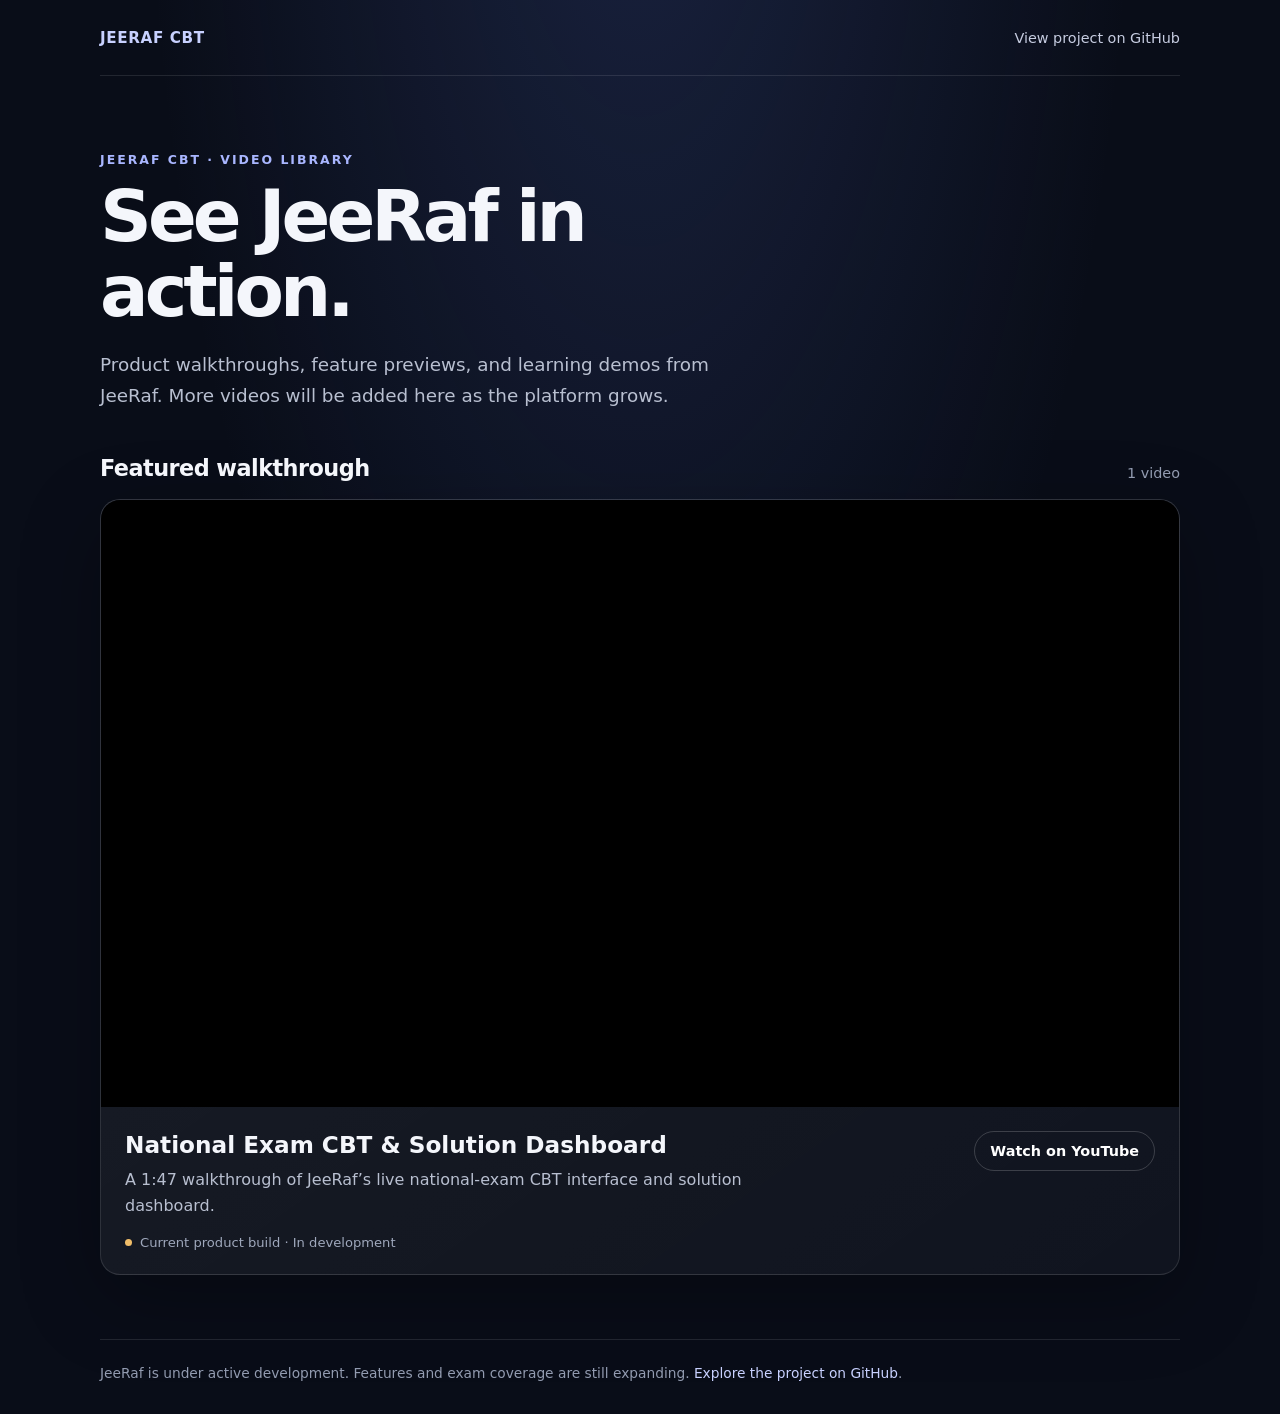
==== index.html @ 70243e7c "created an index.html file" ====
<!doctype html>
<html lang="en">
  <head>
    <meta charset="utf-8" />
    <meta name="viewport" content="width=device-width, initial-scale=1" />
    <meta
      name="description"
      content="Watch JeeRaf CBT product demos, walkthroughs, and feature previews."
    />
    <meta name="theme-color" content="#090d18" />
    <title>JeeRaf Videos — Product Walkthroughs</title>
    <style>
      :root {
        color-scheme: dark;
        font-family: Inter, ui-sans-serif, system-ui, -apple-system, BlinkMacSystemFont, "Segoe UI", sans-serif;
        background: #090d18;
        color: #f4f6fb;
        font-synthesis: none;
        text-rendering: optimizeLegibility;
      }

      * {
        box-sizing: border-box;
      }

      body {
        margin: 0;
        min-width: 320px;
        background:
          radial-gradient(ellipse at 50% -20%, rgb(69 91 168 / 28%), transparent 55%),
          #090d18;
      }

      a {
        color: inherit;
      }

      .shell {
        width: min(1080px, calc(100% - 40px));
        margin: 0 auto;
      }

      .topbar {
        display: flex;
        align-items: center;
        justify-content: space-between;
        min-height: 76px;
        border-bottom: 1px solid rgb(255 255 255 / 10%);
      }

      .brand {
        color: #c8d1ff;
        font-size: 0.95rem;
        font-weight: 800;
        letter-spacing: 0.04em;
        text-decoration: none;
      }

      .topbar a:last-child {
        color: #c6cce0;
        font-size: 0.9rem;
        text-decoration: none;
      }

      .topbar a:hover,
      .topbar a:focus-visible {
        color: #fff;
      }

      header {
        max-width: 700px;
        padding: 76px 0 44px;
      }

      .eyebrow {
        margin: 0 0 12px;
        color: #a9b6ff;
        font-size: 0.78rem;
        font-weight: 800;
        letter-spacing: 0.16em;
        text-transform: uppercase;
      }

      h1 {
        margin: 0;
        font-size: clamp(2.4rem, 7vw, 4.5rem);
        letter-spacing: -0.055em;
        line-height: 1.04;
      }

      .intro {
        max-width: 620px;
        margin: 20px 0 0;
        color: #b8bfd0;
        font-size: clamp(1rem, 2vw, 1.15rem);
        line-height: 1.7;
      }

      .section-heading {
        display: flex;
        align-items: end;
        justify-content: space-between;
        gap: 16px;
        margin-bottom: 18px;
      }

      h2 {
        margin: 0;
        font-size: 1.4rem;
        letter-spacing: -0.025em;
      }

      .video-count {
        color: #929bb0;
        font-size: 0.9rem;
      }

      .video-card {
        overflow: hidden;
        border: 1px solid rgb(255 255 255 / 12%);
        border-radius: 20px;
        background: linear-gradient(145deg, rgb(255 255 255 / 7%), rgb(255 255 255 / 3%));
        box-shadow: 0 24px 80px rgb(0 0 0 / 28%);
      }

      .player {
        aspect-ratio: 16 / 9;
        background: #000;
      }

      .player iframe {
        display: block;
        width: 100%;
        height: 100%;
        border: 0;
      }

      .video-info {
        display: flex;
        align-items: flex-start;
        justify-content: space-between;
        gap: 24px;
        padding: 24px;
      }

      .video-info h3 {
        margin: 0;
        font-size: clamp(1.1rem, 2.4vw, 1.45rem);
      }

      .video-info p {
        max-width: 650px;
        margin: 9px 0 0;
        color: #b8bfd0;
        line-height: 1.65;
      }

      .watch-link {
        flex: 0 0 auto;
        padding: 11px 15px;
        border: 1px solid rgb(255 255 255 / 18%);
        border-radius: 999px;
        color: #fff;
        font-size: 0.9rem;
        font-weight: 700;
        text-decoration: none;
        transition: background 150ms ease, border-color 150ms ease;
      }

      .watch-link:hover,
      .watch-link:focus-visible {
        border-color: #8796ff;
        background: rgb(135 150 255 / 14%);
      }

      .status {
        display: inline-flex;
        align-items: center;
        gap: 8px;
        margin-top: 16px;
        color: #9fa8bc;
        font-size: 0.82rem;
      }

      .status::before {
        width: 7px;
        height: 7px;
        border-radius: 50%;
        background: #f0bd69;
        content: "";
      }

      footer {
        margin-top: 64px;
        padding: 22px 0 30px;
        border-top: 1px solid rgb(255 255 255 / 10%);
        color: #929bb0;
        font-size: 0.86rem;
        line-height: 1.6;
      }

      footer a {
        color: #c8d1ff;
        text-decoration: none;
      }

      @media (max-width: 640px) {
        .shell {
          width: min(100% - 28px, 1080px);
        }

        header {
          padding: 54px 0 34px;
        }

        .video-info {
          flex-direction: column;
          padding: 19px;
        }
      }
    </style>
  </head>
  <body>
    <div class="shell">
      <nav class="topbar" aria-label="Main navigation">
        <a class="brand" href="https://github.com/AKPAN-OSCAR/jeeraf">JEERAF CBT</a>
        <a href="https://github.com/AKPAN-OSCAR/jeeraf">View project on GitHub</a>
      </nav>

      <header>
        <p class="eyebrow">JeeRaf CBT · Video library</p>
        <h1>See JeeRaf in action.</h1>
        <p class="intro">
          Product walkthroughs, feature previews, and learning demos from JeeRaf.
          More videos will be added here as the platform grows.
        </p>
      </header>

      <main>
        <div class="section-heading">
          <h2>Featured walkthrough</h2>
          <span class="video-count">1 video</span>
        </div>

        <article class="video-card">
          <div class="player">
            <iframe
              src="https://www.youtube-nocookie.com/embed/9Rby3KtvQhk"
              title="JeeRaf CBT national exam interface and solution dashboard walkthrough"
              loading="lazy"
              referrerpolicy="strict-origin-when-cross-origin"
              allow="accelerometer; autoplay; clipboard-write; encrypted-media; gyroscope; picture-in-picture; web-share"
              allowfullscreen
            ></iframe>
          </div>
          <div class="video-info">
            <div>
              <h3>National Exam CBT &amp; Solution Dashboard</h3>
              <p>
                A 1:47 walkthrough of JeeRaf’s live national-exam CBT interface
                and solution dashboard.
              </p>
              <span class="status">Current product build · In development</span>
            </div>
            <a class="watch-link" href="https://youtu.be/9Rby3KtvQhk" target="_blank" rel="noopener noreferrer">
              Watch on YouTube
            </a>
          </div>
        </article>
      </main>

      <footer>
        JeeRaf is under active development. Features and exam coverage are still
        expanding. <a href="https://github.com/AKPAN-OSCAR/jeeraf">Explore the project on GitHub</a>.
      </footer>
    </div>
  </body>
</html>
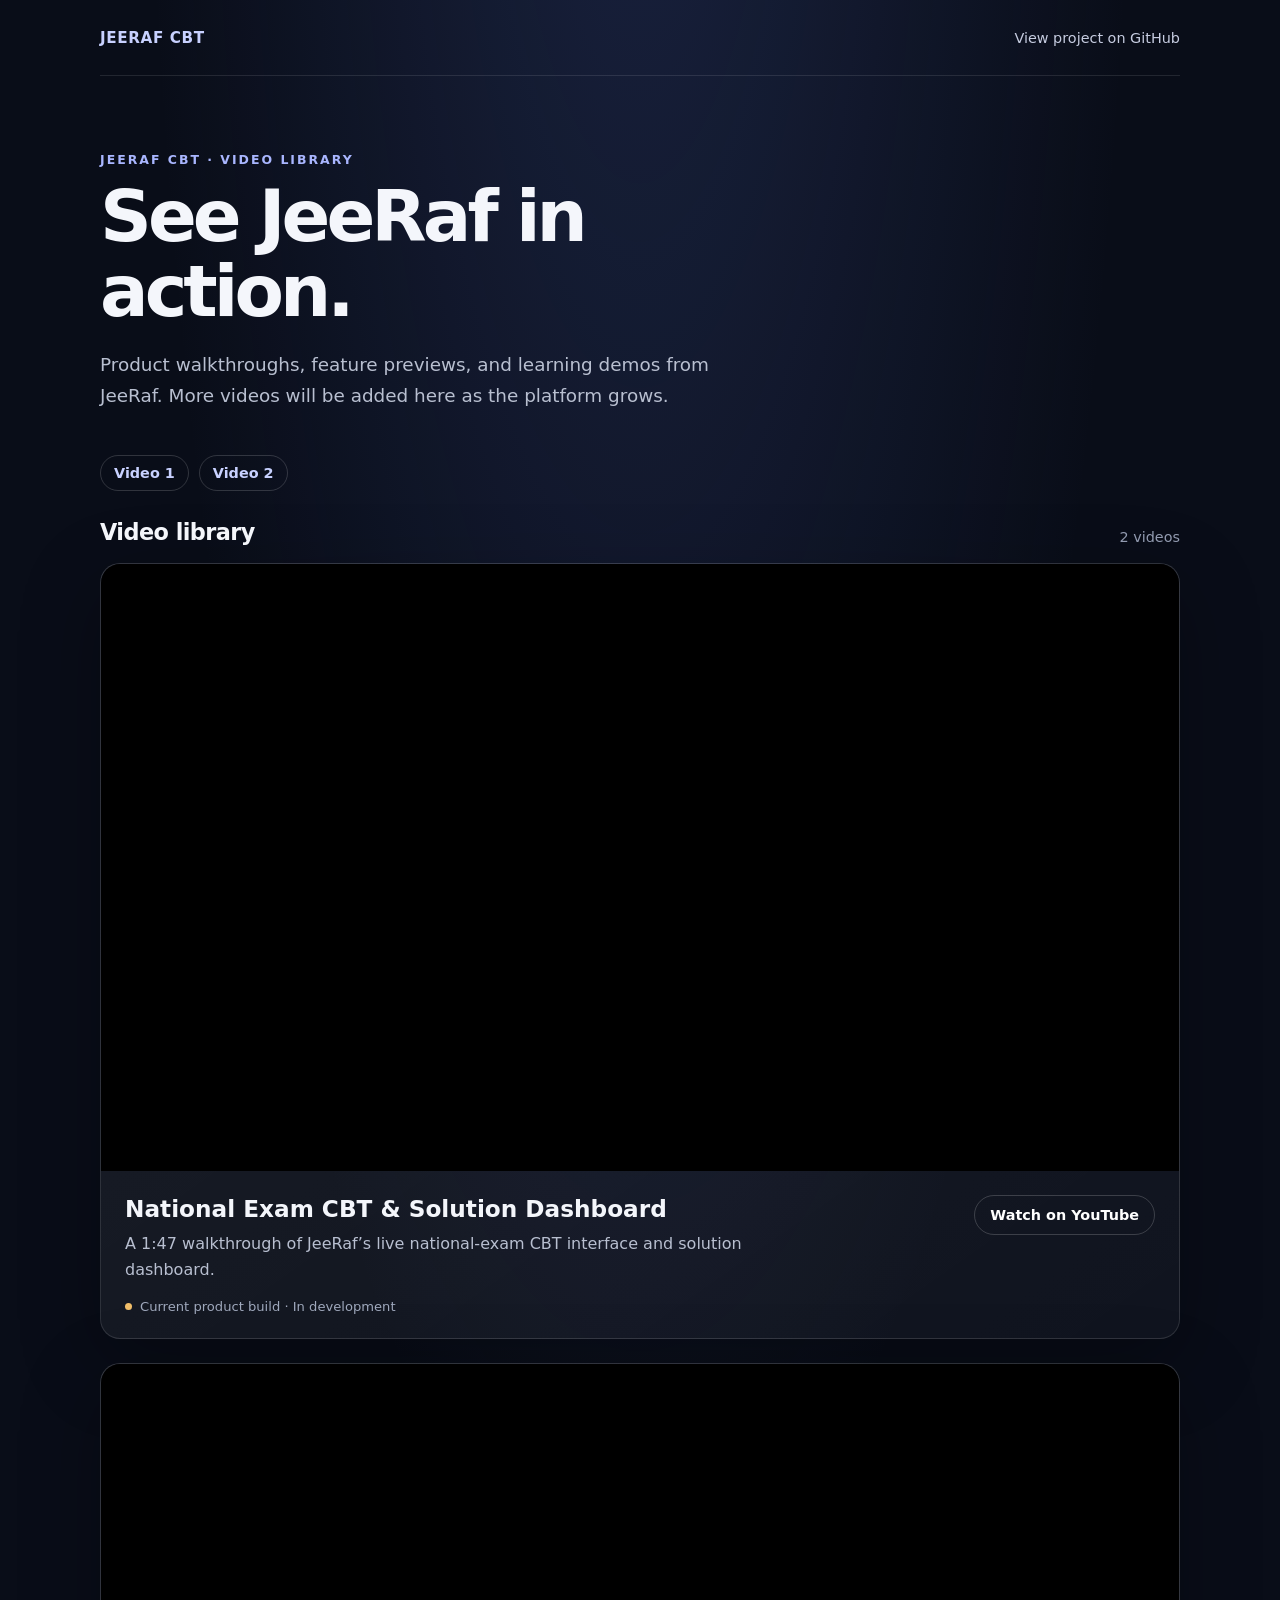
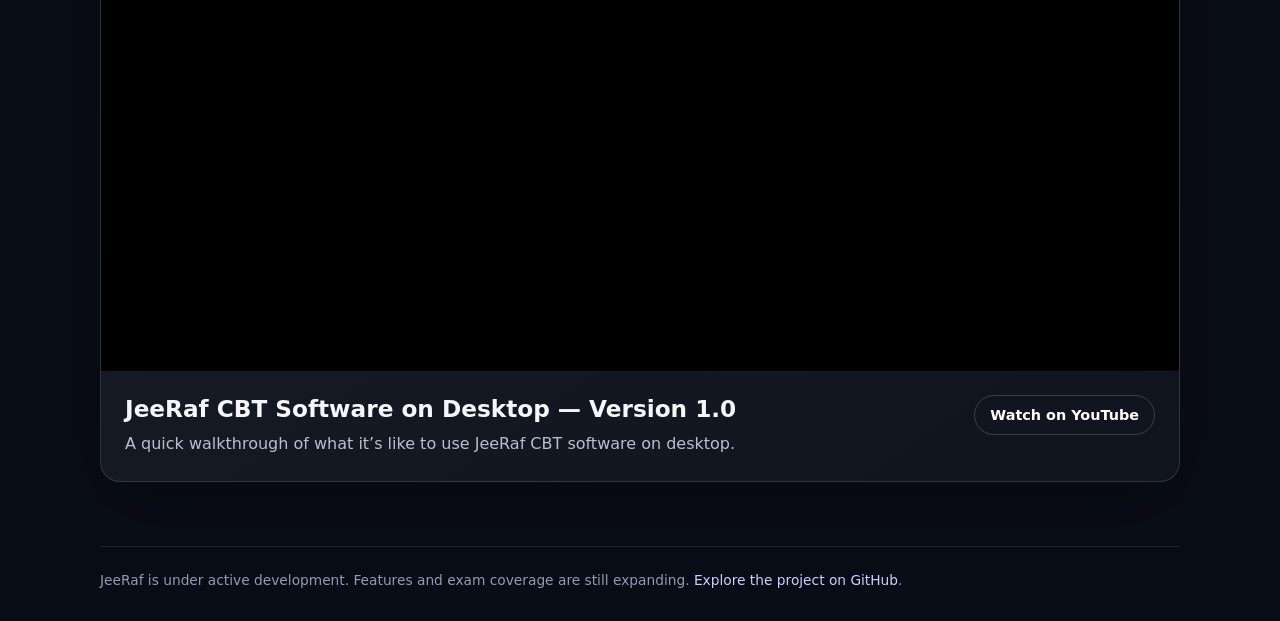
==== commit 33258950: "added video2 to the index.html" ====
--- a/index.html
+++ b/index.html
@@ -115,12 +115,41 @@
         font-size: 0.9rem;
       }
 
+      .video-index {
+        display: flex;
+        flex-wrap: wrap;
+        gap: 10px;
+        margin-bottom: 28px;
+      }
+
+      .video-index a {
+        padding: 9px 13px;
+        border: 1px solid rgb(255 255 255 / 16%);
+        border-radius: 999px;
+        color: #c8d1ff;
+        font-size: 0.9rem;
+        font-weight: 700;
+        text-decoration: none;
+        transition: background 150ms ease, border-color 150ms ease;
+      }
+
+      .video-index a:hover,
+      .video-index a:focus-visible {
+        border-color: #8796ff;
+        background: rgb(135 150 255 / 14%);
+      }
+
       .video-card {
         overflow: hidden;
         border: 1px solid rgb(255 255 255 / 12%);
         border-radius: 20px;
         background: linear-gradient(145deg, rgb(255 255 255 / 7%), rgb(255 255 255 / 3%));
         box-shadow: 0 24px 80px rgb(0 0 0 / 28%);
+        scroll-margin-top: 24px;
+      }
+
+      .video-card + .video-card {
+        margin-top: 24px;
       }
 
       .player {
@@ -237,12 +266,18 @@
       </header>
 
       <main>
+        <!-- Keep these jump links in sync with the numbered video cards below. -->
+        <nav class="video-index" aria-label="Jump to a video">
+          <a href="#video1">Video 1</a>
+          <a href="#video2">Video 2</a>
+        </nav>
+
         <div class="section-heading">
-          <h2>Featured walkthrough</h2>
-          <span class="video-count">1 video</span>
+          <h2>Video library</h2>
+          <span class="video-count">2 videos</span>
         </div>
 
-        <article class="video-card">
+        <article class="video-card" id="video1">
           <div class="player">
             <iframe
               src="https://www.youtube-nocookie.com/embed/9Rby3KtvQhk"
@@ -267,6 +302,31 @@
             </a>
           </div>
         </article>
+
+        <article class="video-card" id="video2">
+          <div class="player">
+            <iframe
+              src="https://www.youtube-nocookie.com/embed/Ph9I9sCMHO0"
+              title="JeeRaf CBT Software on Desktop — Version 1.0"
+              loading="lazy"
+              referrerpolicy="strict-origin-when-cross-origin"
+              allow="accelerometer; autoplay; clipboard-write; encrypted-media; gyroscope; picture-in-picture; web-share"
+              allowfullscreen
+            ></iframe>
+          </div>
+          <div class="video-info">
+            <div>
+              <h3>JeeRaf CBT Software on Desktop — Version 1.0</h3>
+              <p>
+                A quick walkthrough of what it’s like to use JeeRaf CBT software
+                on desktop.
+              </p>
+            </div>
+            <a class="watch-link" href="https://youtu.be/Ph9I9sCMHO0" target="_blank" rel="noopener noreferrer">
+              Watch on YouTube
+            </a>
+          </div>
+        </article>
       </main>
 
       <footer>
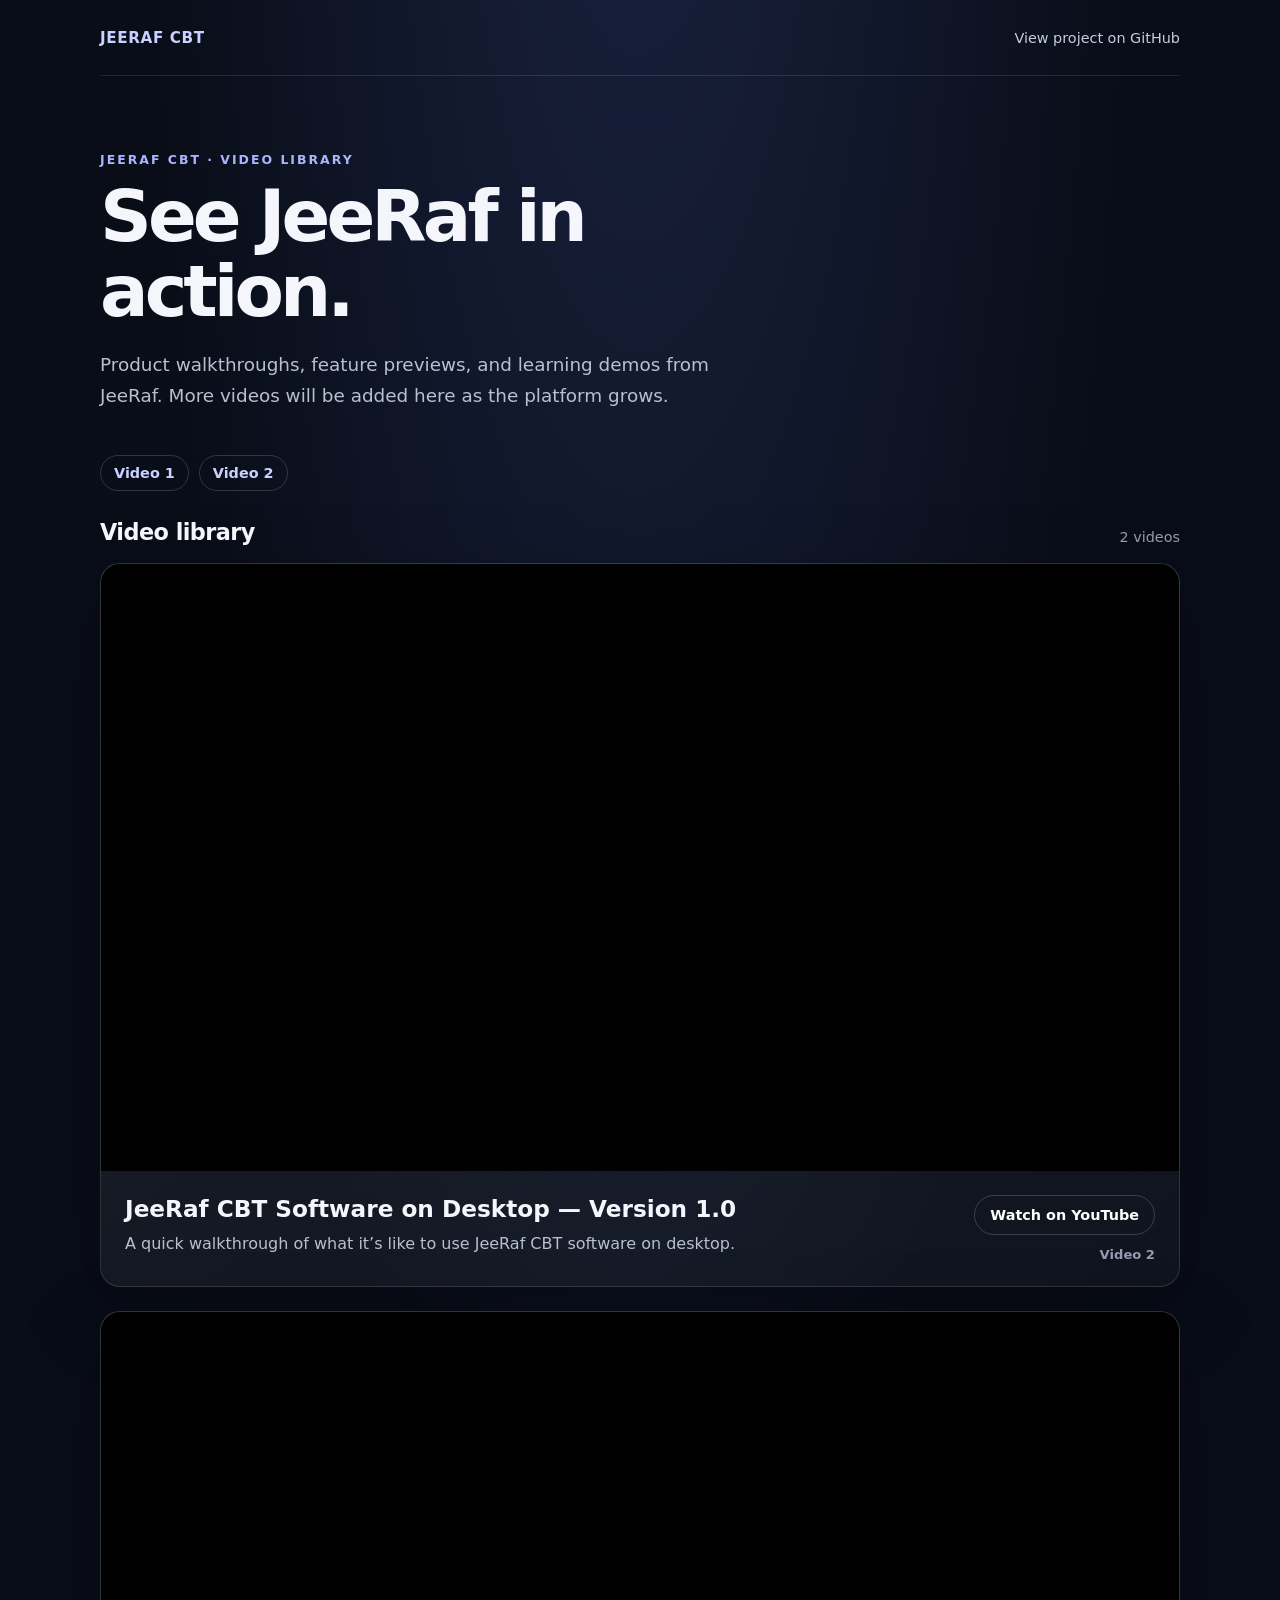
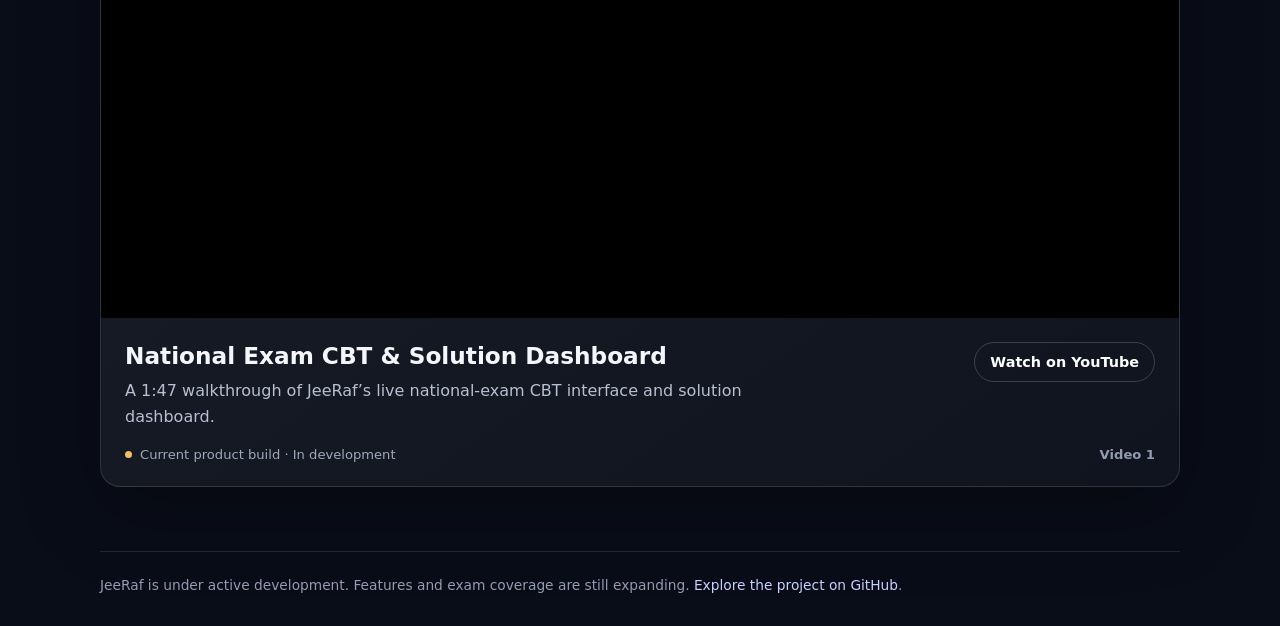
==== commit 06e95248: "arranging the video cards in desending order" ====
--- a/index.html
+++ b/index.html
@@ -166,10 +166,25 @@
 
       .video-info {
         display: flex;
-        align-items: flex-start;
+        align-items: stretch;
         justify-content: space-between;
         gap: 24px;
         padding: 24px;
+      }
+
+      .video-actions {
+        display: flex;
+        flex-direction: column;
+        align-items: flex-end;
+        justify-content: space-between;
+        gap: 12px;
+      }
+
+      .video-number {
+        color: #929bb0;
+        font-size: 0.82rem;
+        font-weight: 700;
+        white-space: nowrap;
       }
 
       .video-info h3 {
@@ -246,6 +261,11 @@
           flex-direction: column;
           padding: 19px;
         }
+
+        .video-actions {
+          flex-direction: row;
+          align-items: center;
+        }
       }
     </style>
   </head>
@@ -276,6 +296,34 @@
           <h2>Video library</h2>
           <span class="video-count">2 videos</span>
         </div>
+
+        <article class="video-card" id="video2">
+          <div class="player">
+            <iframe
+              src="https://www.youtube-nocookie.com/embed/Ph9I9sCMHO0"
+              title="JeeRaf CBT Software on Desktop — Version 1.0"
+              loading="lazy"
+              referrerpolicy="strict-origin-when-cross-origin"
+              allow="accelerometer; autoplay; clipboard-write; encrypted-media; gyroscope; picture-in-picture; web-share"
+              allowfullscreen
+            ></iframe>
+          </div>
+          <div class="video-info">
+            <div>
+              <h3>JeeRaf CBT Software on Desktop — Version 1.0</h3>
+              <p>
+                A quick walkthrough of what it’s like to use JeeRaf CBT software
+                on desktop.
+              </p>
+            </div>
+            <div class="video-actions">
+              <a class="watch-link" href="https://youtu.be/Ph9I9sCMHO0" target="_blank" rel="noopener noreferrer">
+                Watch on YouTube
+              </a>
+              <span class="video-number">Video 2</span>
+            </div>
+          </div>
+        </article>
 
         <article class="video-card" id="video1">
           <div class="player">
@@ -297,34 +345,12 @@
               </p>
               <span class="status">Current product build · In development</span>
             </div>
-            <a class="watch-link" href="https://youtu.be/9Rby3KtvQhk" target="_blank" rel="noopener noreferrer">
-              Watch on YouTube
-            </a>
-          </div>
-        </article>
-
-        <article class="video-card" id="video2">
-          <div class="player">
-            <iframe
-              src="https://www.youtube-nocookie.com/embed/Ph9I9sCMHO0"
-              title="JeeRaf CBT Software on Desktop — Version 1.0"
-              loading="lazy"
-              referrerpolicy="strict-origin-when-cross-origin"
-              allow="accelerometer; autoplay; clipboard-write; encrypted-media; gyroscope; picture-in-picture; web-share"
-              allowfullscreen
-            ></iframe>
-          </div>
-          <div class="video-info">
-            <div>
-              <h3>JeeRaf CBT Software on Desktop — Version 1.0</h3>
-              <p>
-                A quick walkthrough of what it’s like to use JeeRaf CBT software
-                on desktop.
-              </p>
+            <div class="video-actions">
+              <a class="watch-link" href="https://youtu.be/9Rby3KtvQhk" target="_blank" rel="noopener noreferrer">
+                Watch on YouTube
+              </a>
+              <span class="video-number">Video 1</span>
             </div>
-            <a class="watch-link" href="https://youtu.be/Ph9I9sCMHO0" target="_blank" rel="noopener noreferrer">
-              Watch on YouTube
-            </a>
           </div>
         </article>
       </main>
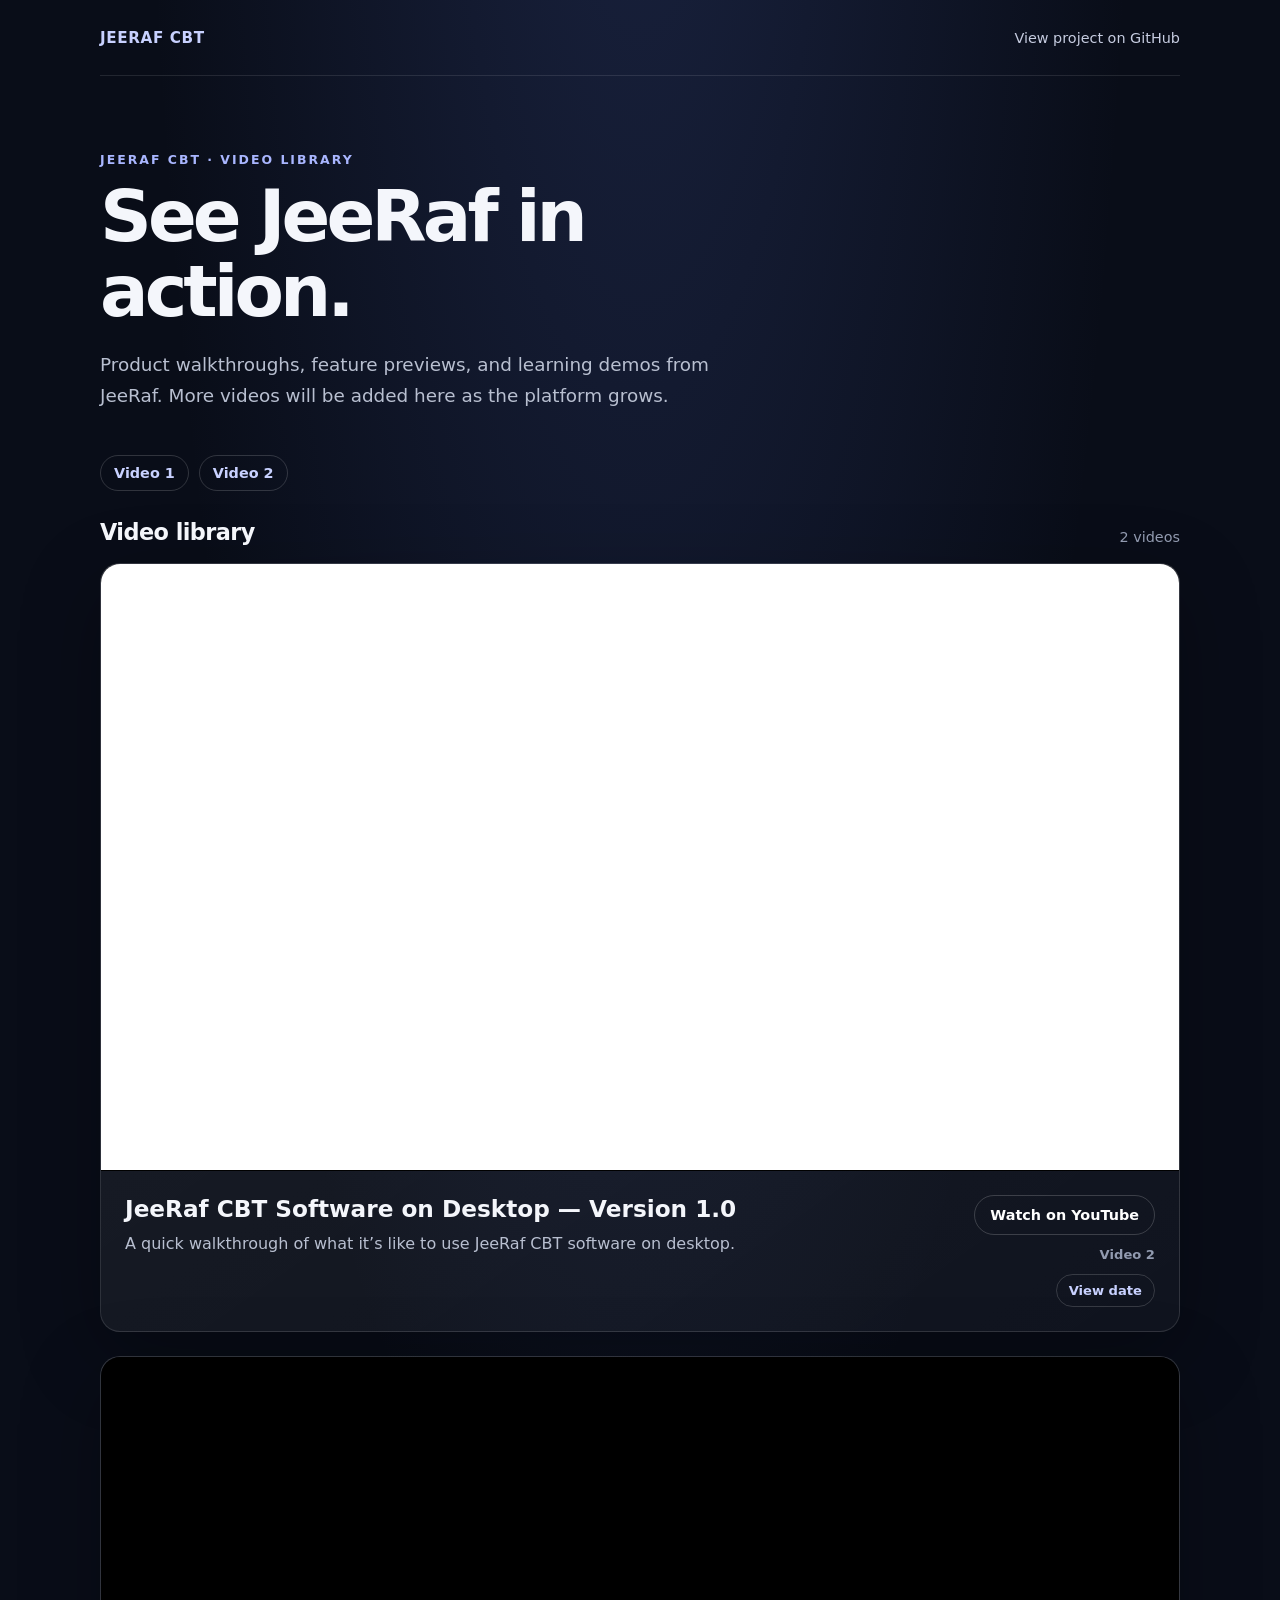
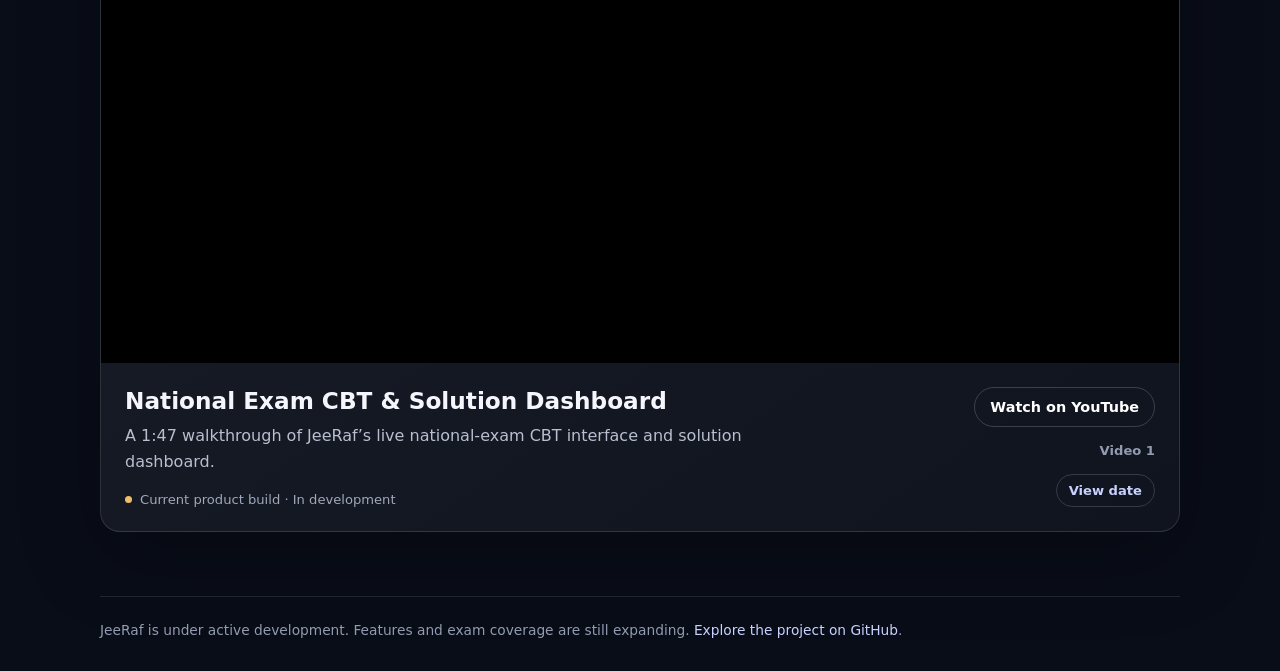
==== commit cddee6ab: "created css  and javasript file" ====
--- a/index.html
+++ b/index.html
@@ -9,265 +9,8 @@
     />
     <meta name="theme-color" content="#090d18" />
     <title>JeeRaf Videos — Product Walkthroughs</title>
-    <style>
-      :root {
-        color-scheme: dark;
-        font-family: Inter, ui-sans-serif, system-ui, -apple-system, BlinkMacSystemFont, "Segoe UI", sans-serif;
-        background: #090d18;
-        color: #f4f6fb;
-        font-synthesis: none;
-        text-rendering: optimizeLegibility;
-      }
-
-      * {
-        box-sizing: border-box;
-      }
-
-      body {
-        margin: 0;
-        min-width: 320px;
-        background:
-          radial-gradient(ellipse at 50% -20%, rgb(69 91 168 / 28%), transparent 55%),
-          #090d18;
-      }
-
-      a {
-        color: inherit;
-      }
-
-      .shell {
-        width: min(1080px, calc(100% - 40px));
-        margin: 0 auto;
-      }
-
-      .topbar {
-        display: flex;
-        align-items: center;
-        justify-content: space-between;
-        min-height: 76px;
-        border-bottom: 1px solid rgb(255 255 255 / 10%);
-      }
-
-      .brand {
-        color: #c8d1ff;
-        font-size: 0.95rem;
-        font-weight: 800;
-        letter-spacing: 0.04em;
-        text-decoration: none;
-      }
-
-      .topbar a:last-child {
-        color: #c6cce0;
-        font-size: 0.9rem;
-        text-decoration: none;
-      }
-
-      .topbar a:hover,
-      .topbar a:focus-visible {
-        color: #fff;
-      }
-
-      header {
-        max-width: 700px;
-        padding: 76px 0 44px;
-      }
-
-      .eyebrow {
-        margin: 0 0 12px;
-        color: #a9b6ff;
-        font-size: 0.78rem;
-        font-weight: 800;
-        letter-spacing: 0.16em;
-        text-transform: uppercase;
-      }
-
-      h1 {
-        margin: 0;
-        font-size: clamp(2.4rem, 7vw, 4.5rem);
-        letter-spacing: -0.055em;
-        line-height: 1.04;
-      }
-
-      .intro {
-        max-width: 620px;
-        margin: 20px 0 0;
-        color: #b8bfd0;
-        font-size: clamp(1rem, 2vw, 1.15rem);
-        line-height: 1.7;
-      }
-
-      .section-heading {
-        display: flex;
-        align-items: end;
-        justify-content: space-between;
-        gap: 16px;
-        margin-bottom: 18px;
-      }
-
-      h2 {
-        margin: 0;
-        font-size: 1.4rem;
-        letter-spacing: -0.025em;
-      }
-
-      .video-count {
-        color: #929bb0;
-        font-size: 0.9rem;
-      }
-
-      .video-index {
-        display: flex;
-        flex-wrap: wrap;
-        gap: 10px;
-        margin-bottom: 28px;
-      }
-
-      .video-index a {
-        padding: 9px 13px;
-        border: 1px solid rgb(255 255 255 / 16%);
-        border-radius: 999px;
-        color: #c8d1ff;
-        font-size: 0.9rem;
-        font-weight: 700;
-        text-decoration: none;
-        transition: background 150ms ease, border-color 150ms ease;
-      }
-
-      .video-index a:hover,
-      .video-index a:focus-visible {
-        border-color: #8796ff;
-        background: rgb(135 150 255 / 14%);
-      }
-
-      .video-card {
-        overflow: hidden;
-        border: 1px solid rgb(255 255 255 / 12%);
-        border-radius: 20px;
-        background: linear-gradient(145deg, rgb(255 255 255 / 7%), rgb(255 255 255 / 3%));
-        box-shadow: 0 24px 80px rgb(0 0 0 / 28%);
-        scroll-margin-top: 24px;
-      }
-
-      .video-card + .video-card {
-        margin-top: 24px;
-      }
-
-      .player {
-        aspect-ratio: 16 / 9;
-        background: #000;
-      }
-
-      .player iframe {
-        display: block;
-        width: 100%;
-        height: 100%;
-        border: 0;
-      }
-
-      .video-info {
-        display: flex;
-        align-items: stretch;
-        justify-content: space-between;
-        gap: 24px;
-        padding: 24px;
-      }
-
-      .video-actions {
-        display: flex;
-        flex-direction: column;
-        align-items: flex-end;
-        justify-content: space-between;
-        gap: 12px;
-      }
-
-      .video-number {
-        color: #929bb0;
-        font-size: 0.82rem;
-        font-weight: 700;
-        white-space: nowrap;
-      }
-
-      .video-info h3 {
-        margin: 0;
-        font-size: clamp(1.1rem, 2.4vw, 1.45rem);
-      }
-
-      .video-info p {
-        max-width: 650px;
-        margin: 9px 0 0;
-        color: #b8bfd0;
-        line-height: 1.65;
-      }
-
-      .watch-link {
-        flex: 0 0 auto;
-        padding: 11px 15px;
-        border: 1px solid rgb(255 255 255 / 18%);
-        border-radius: 999px;
-        color: #fff;
-        font-size: 0.9rem;
-        font-weight: 700;
-        text-decoration: none;
-        transition: background 150ms ease, border-color 150ms ease;
-      }
-
-      .watch-link:hover,
-      .watch-link:focus-visible {
-        border-color: #8796ff;
-        background: rgb(135 150 255 / 14%);
-      }
-
-      .status {
-        display: inline-flex;
-        align-items: center;
-        gap: 8px;
-        margin-top: 16px;
-        color: #9fa8bc;
-        font-size: 0.82rem;
-      }
-
-      .status::before {
-        width: 7px;
-        height: 7px;
-        border-radius: 50%;
-        background: #f0bd69;
-        content: "";
-      }
-
-      footer {
-        margin-top: 64px;
-        padding: 22px 0 30px;
-        border-top: 1px solid rgb(255 255 255 / 10%);
-        color: #929bb0;
-        font-size: 0.86rem;
-        line-height: 1.6;
-      }
-
-      footer a {
-        color: #c8d1ff;
-        text-decoration: none;
-      }
-
-      @media (max-width: 640px) {
-        .shell {
-          width: min(100% - 28px, 1080px);
-        }
-
-        header {
-          padding: 54px 0 34px;
-        }
-
-        .video-info {
-          flex-direction: column;
-          padding: 19px;
-        }
-
-        .video-actions {
-          flex-direction: row;
-          align-items: center;
-        }
-      }
-    </style>
+    <link rel="stylesheet" href="style.css" />
+    <script src="script.js" defer></script>
   </head>
   <body>
     <div class="shell">
@@ -320,7 +63,16 @@
               <a class="watch-link" href="https://youtu.be/Ph9I9sCMHO0" target="_blank" rel="noopener noreferrer">
                 Watch on YouTube
               </a>
-              <span class="video-number">Video 2</span>
+              <a class="video-number" href="#video2">Video 2</a>
+              <button class="date-button" type="button" aria-controls="video2-date" aria-expanded="false" data-date-toggle>
+                View date
+              </button>
+              <div class="date-popup" id="video2-date" role="dialog" aria-modal="false" aria-labelledby="video2-date-heading" hidden>
+                <button class="date-close" type="button" aria-label="Close date" data-date-close>×</button>
+                <p class="date-popup-heading" id="video2-date-heading">Video date</p>
+                <time datetime="2026-10-14">14 October, 2026</time>
+                <p class="date-popup-note">This date card closes automatically after 2 minutes.</p>
+              </div>
             </div>
           </div>
         </article>
@@ -349,7 +101,16 @@
               <a class="watch-link" href="https://youtu.be/9Rby3KtvQhk" target="_blank" rel="noopener noreferrer">
                 Watch on YouTube
               </a>
-              <span class="video-number">Video 1</span>
+              <a class="video-number" href="#video1">Video 1</a>
+              <button class="date-button" type="button" aria-controls="video1-date" aria-expanded="false" data-date-toggle>
+                View date
+              </button>
+              <div class="date-popup" id="video1-date" role="dialog" aria-modal="false" aria-labelledby="video1-date-heading" hidden>
+                <button class="date-close" type="button" aria-label="Close date" data-date-close>×</button>
+                <p class="date-popup-heading" id="video1-date-heading">Video date</p>
+                <time datetime="2026-10-08">8 October, 2026</time>
+                <p class="date-popup-note">This date card closes automatically after 2 minutes.</p>
+              </div>
             </div>
           </div>
         </article>
--- a/style.css
+++ b/style.css
@@ -0,0 +1,367 @@
+:root {
+  color-scheme: dark;
+  font-family: Inter, ui-sans-serif, system-ui, -apple-system, BlinkMacSystemFont, "Segoe UI", sans-serif;
+  background: #090d18;
+  color: #f4f6fb;
+  font-synthesis: none;
+  text-rendering: optimizeLegibility;
+}
+
+* {
+  box-sizing: border-box;
+}
+
+body {
+  margin: 0;
+  min-width: 320px;
+  background:
+    radial-gradient(ellipse at 50% -20%, rgb(69 91 168 / 28%), transparent 55%),
+    #090d18;
+}
+
+a {
+  color: inherit;
+}
+
+.shell {
+  width: min(1080px, calc(100% - 40px));
+  margin: 0 auto;
+}
+
+.topbar {
+  display: flex;
+  align-items: center;
+  justify-content: space-between;
+  min-height: 76px;
+  border-bottom: 1px solid rgb(255 255 255 / 10%);
+}
+
+.brand {
+  color: #c8d1ff;
+  font-size: 0.95rem;
+  font-weight: 800;
+  letter-spacing: 0.04em;
+  text-decoration: none;
+}
+
+.topbar a:last-child {
+  color: #c6cce0;
+  font-size: 0.9rem;
+  text-decoration: none;
+}
+
+.topbar a:hover,
+.topbar a:focus-visible {
+  color: #fff;
+}
+
+header {
+  max-width: 700px;
+  padding: 76px 0 44px;
+}
+
+.eyebrow {
+  margin: 0 0 12px;
+  color: #a9b6ff;
+  font-size: 0.78rem;
+  font-weight: 800;
+  letter-spacing: 0.16em;
+  text-transform: uppercase;
+}
+
+h1 {
+  margin: 0;
+  font-size: clamp(2.4rem, 7vw, 4.5rem);
+  letter-spacing: -0.055em;
+  line-height: 1.04;
+}
+
+.intro {
+  max-width: 620px;
+  margin: 20px 0 0;
+  color: #b8bfd0;
+  font-size: clamp(1rem, 2vw, 1.15rem);
+  line-height: 1.7;
+}
+
+.section-heading {
+  display: flex;
+  align-items: end;
+  justify-content: space-between;
+  gap: 16px;
+  margin-bottom: 18px;
+}
+
+h2 {
+  margin: 0;
+  font-size: 1.4rem;
+  letter-spacing: -0.025em;
+}
+
+.video-count {
+  color: #929bb0;
+  font-size: 0.9rem;
+}
+
+.video-index {
+  display: flex;
+  flex-wrap: wrap;
+  gap: 10px;
+  margin-bottom: 28px;
+}
+
+.video-index a {
+  padding: 9px 13px;
+  border: 1px solid rgb(255 255 255 / 16%);
+  border-radius: 999px;
+  color: #c8d1ff;
+  font-size: 0.9rem;
+  font-weight: 700;
+  text-decoration: none;
+  transition: background 150ms ease, border-color 150ms ease;
+}
+
+.video-index a:hover,
+.video-index a:focus-visible {
+  border-color: #8796ff;
+  background: rgb(135 150 255 / 14%);
+}
+
+.video-card {
+  overflow: hidden;
+  border: 1px solid rgb(255 255 255 / 12%);
+  border-radius: 20px;
+  background: linear-gradient(145deg, rgb(255 255 255 / 7%), rgb(255 255 255 / 3%));
+  box-shadow: 0 24px 80px rgb(0 0 0 / 28%);
+  scroll-margin-top: 24px;
+}
+
+.video-card + .video-card {
+  margin-top: 24px;
+}
+
+.player {
+  aspect-ratio: 16 / 9;
+  background: #000;
+}
+
+.player iframe {
+  display: block;
+  width: 100%;
+  height: 100%;
+  border: 0;
+}
+
+.video-info {
+  display: flex;
+  align-items: stretch;
+  justify-content: space-between;
+  gap: 24px;
+  padding: 24px;
+}
+
+.video-actions {
+  position: relative;
+  display: flex;
+  flex-direction: column;
+  align-items: flex-end;
+  justify-content: space-between;
+  gap: 12px;
+}
+
+.video-number {
+  color: #929bb0;
+  font-size: 0.82rem;
+  font-weight: 700;
+  text-decoration: none;
+  white-space: nowrap;
+}
+
+.video-number:hover,
+.video-number:focus-visible {
+  color: #c8d1ff;
+  text-decoration: underline;
+  text-underline-offset: 3px;
+}
+
+.video-number:focus-visible {
+  outline: 2px solid #8796ff;
+  outline-offset: 4px;
+}
+
+.video-info h3 {
+  margin: 0;
+  font-size: clamp(1.1rem, 2.4vw, 1.45rem);
+}
+
+.video-info p {
+  max-width: 650px;
+  margin: 9px 0 0;
+  color: #b8bfd0;
+  line-height: 1.65;
+}
+
+.watch-link {
+  flex: 0 0 auto;
+  padding: 11px 15px;
+  border: 1px solid rgb(255 255 255 / 18%);
+  border-radius: 999px;
+  color: #fff;
+  font-size: 0.9rem;
+  font-weight: 700;
+  text-decoration: none;
+  transition: background 150ms ease, border-color 150ms ease;
+}
+
+.watch-link:hover,
+.watch-link:focus-visible {
+  border-color: #8796ff;
+  background: rgb(135 150 255 / 14%);
+}
+
+.date-button {
+  padding: 8px 12px;
+  border: 1px solid rgb(255 255 255 / 16%);
+  border-radius: 999px;
+  background: transparent;
+  color: #c8d1ff;
+  font: inherit;
+  font-size: 0.82rem;
+  font-weight: 700;
+  white-space: nowrap;
+  cursor: pointer;
+  transition: background 150ms ease, border-color 150ms ease;
+}
+
+.date-button:hover,
+.date-button:focus-visible {
+  border-color: #8796ff;
+  background: rgb(135 150 255 / 14%);
+}
+
+.date-button:focus-visible,
+.date-close:focus-visible {
+  outline: 2px solid #8796ff;
+  outline-offset: 3px;
+}
+
+.date-popup {
+  position: absolute;
+  right: 0;
+  bottom: calc(100% + 10px);
+  z-index: 2;
+  width: min(270px, calc(100vw - 56px));
+  padding: 20px;
+  border: 1px solid rgb(169 182 255 / 34%);
+  border-radius: 16px;
+  background: #151c2e;
+  box-shadow: 0 18px 50px rgb(0 0 0 / 48%);
+}
+
+.date-popup[hidden] {
+  display: none;
+}
+
+.date-popup p {
+  margin: 0;
+}
+
+.date-popup-heading {
+  margin-bottom: 10px !important;
+  color: #a9b6ff;
+  font-size: 0.76rem;
+  font-weight: 800;
+  letter-spacing: 0.12em;
+  text-transform: uppercase;
+}
+
+.date-popup time {
+  display: block;
+  padding-right: 28px;
+  color: #f4f6fb;
+  font-size: 1.15rem;
+  font-weight: 750;
+}
+
+.date-popup-note {
+  margin-top: 12px !important;
+  color: #929bb0;
+  font-size: 0.78rem;
+  line-height: 1.5;
+}
+
+.date-close {
+  position: absolute;
+  top: 10px;
+  right: 10px;
+  display: grid;
+  width: 30px;
+  height: 30px;
+  place-items: center;
+  border: 1px solid rgb(255 255 255 / 16%);
+  border-radius: 50%;
+  background: transparent;
+  color: #c6cce0;
+  font: inherit;
+  font-size: 1.1rem;
+  line-height: 1;
+  cursor: pointer;
+}
+
+.date-close:hover {
+  border-color: #8796ff;
+  color: #fff;
+}
+
+.status {
+  display: inline-flex;
+  align-items: center;
+  gap: 8px;
+  margin-top: 16px;
+  color: #9fa8bc;
+  font-size: 0.82rem;
+}
+
+.status::before {
+  width: 7px;
+  height: 7px;
+  border-radius: 50%;
+  background: #f0bd69;
+  content: "";
+}
+
+footer {
+  margin-top: 64px;
+  padding: 22px 0 30px;
+  border-top: 1px solid rgb(255 255 255 / 10%);
+  color: #929bb0;
+  font-size: 0.86rem;
+  line-height: 1.6;
+}
+
+footer a {
+  color: #c8d1ff;
+  text-decoration: none;
+}
+
+@media (max-width: 640px) {
+  .shell {
+    width: min(100% - 28px, 1080px);
+  }
+
+  header {
+    padding: 54px 0 34px;
+  }
+
+  .video-info {
+    flex-direction: column;
+    padding: 19px;
+  }
+
+  .video-actions {
+    flex-direction: row;
+    align-items: center;
+    flex-wrap: wrap;
+    justify-content: space-between;
+  }
+}
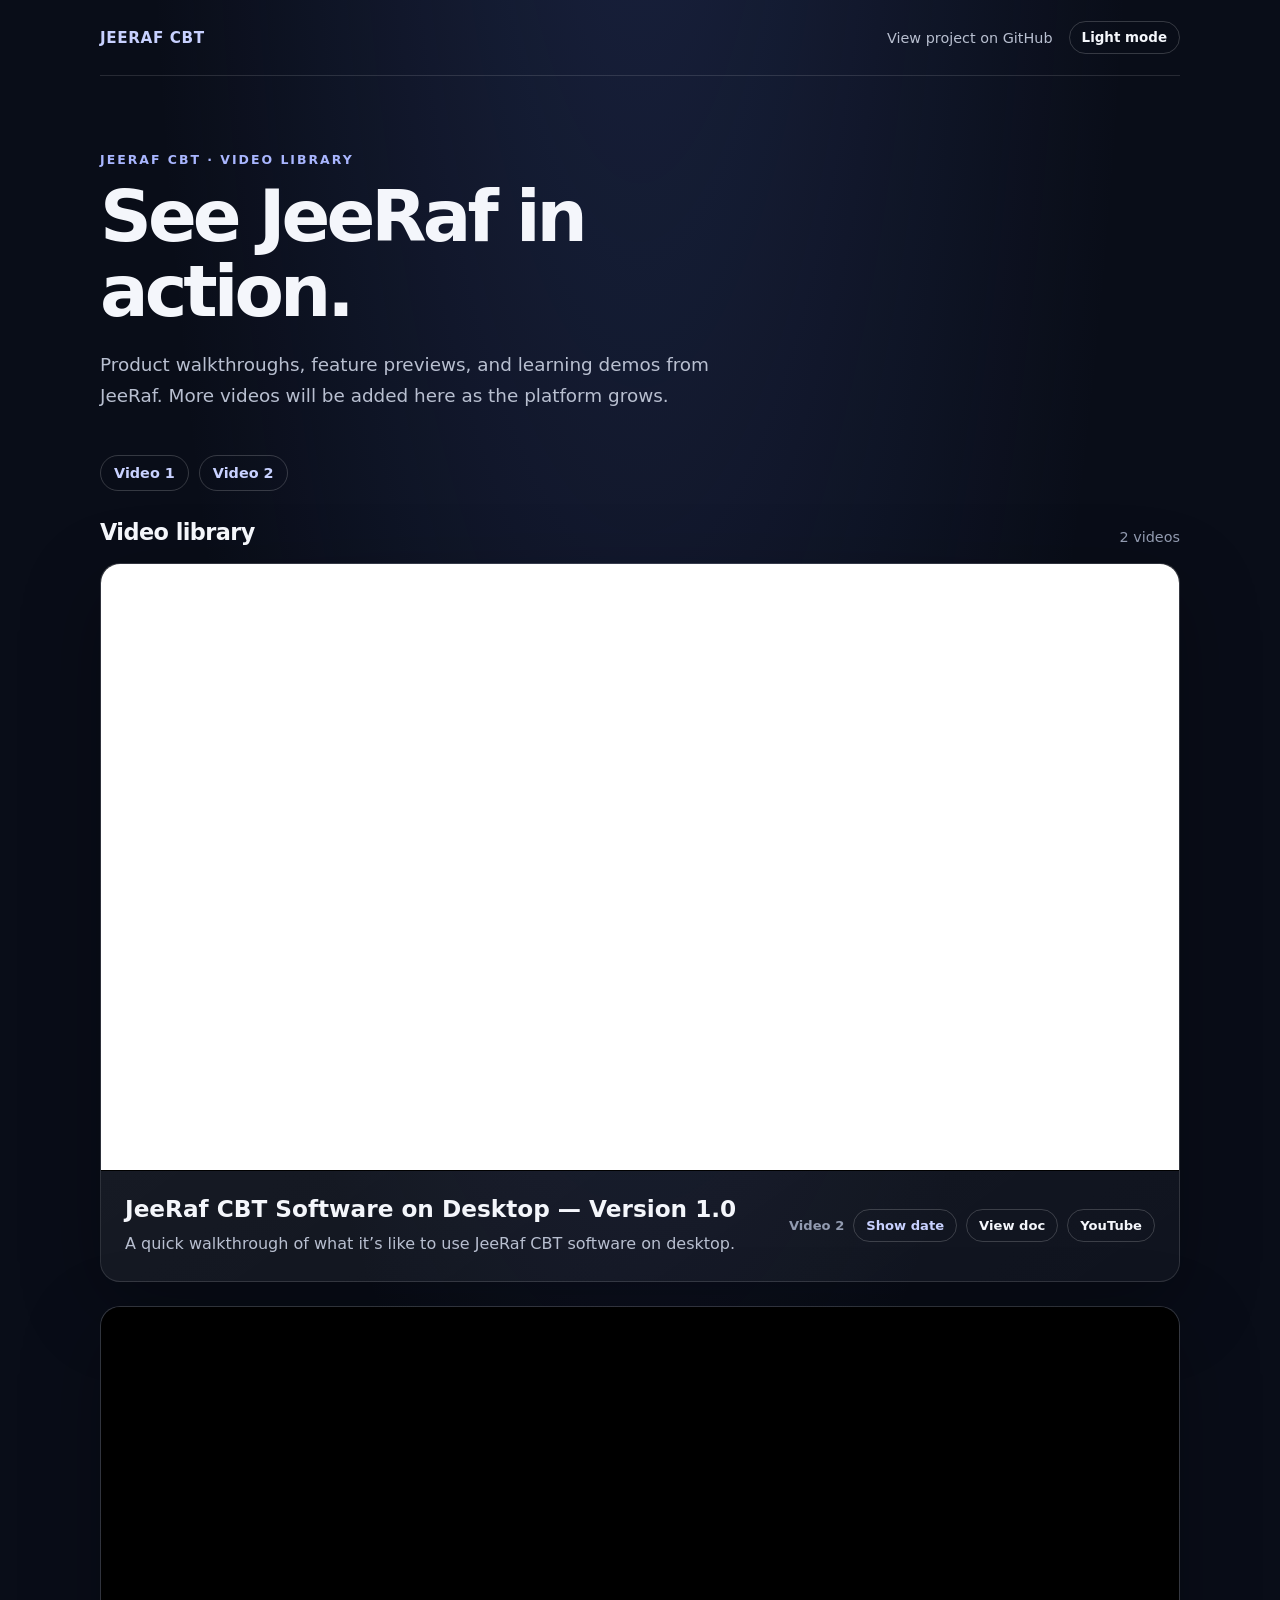
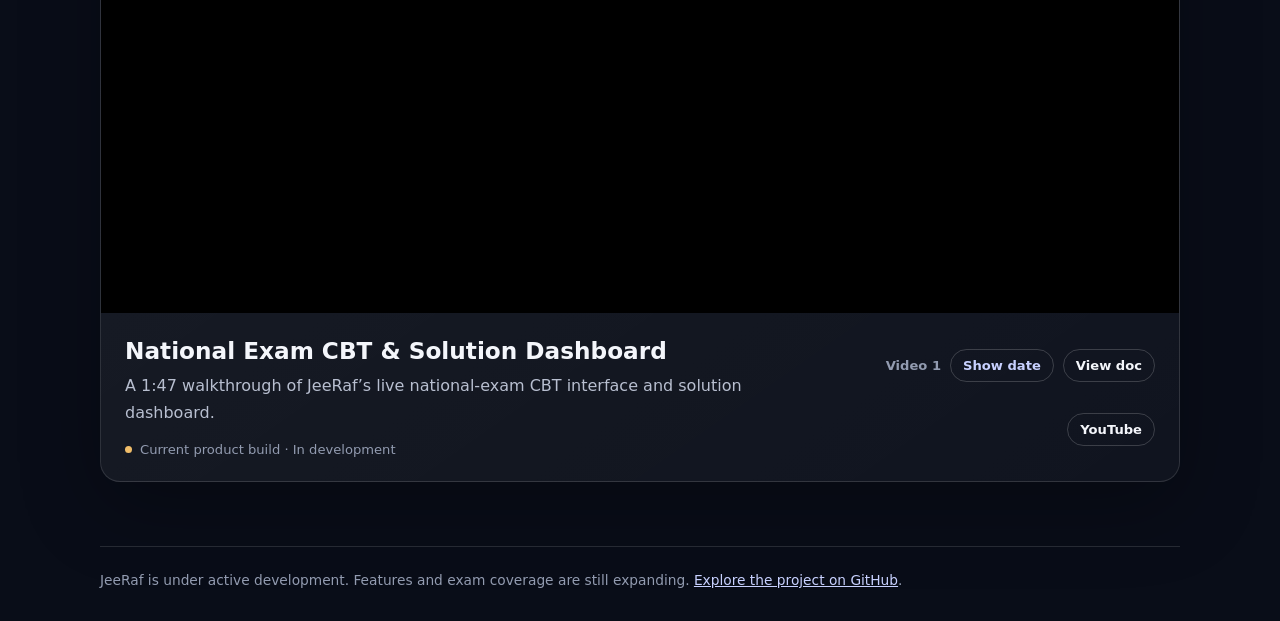
==== commit f1f2dfcf: "added light theme mode, also created doc files.html for each videonumbers" ====
--- a/index.html
+++ b/index.html
@@ -16,7 +16,10 @@
     <div class="shell">
       <nav class="topbar" aria-label="Main navigation">
         <a class="brand" href="https://github.com/AKPAN-OSCAR/jeeraf">JEERAF CBT</a>
-        <a href="https://github.com/AKPAN-OSCAR/jeeraf">View project on GitHub</a>
+        <a class="project-link" href="https://github.com/AKPAN-OSCAR/jeeraf">View project on GitHub</a>
+        <button class="theme-toggle" type="button" data-theme-toggle aria-label="Toggle color theme">
+          Light mode
+        </button>
       </nav>
 
       <header>
@@ -60,13 +63,14 @@
               </p>
             </div>
             <div class="video-actions">
-              <a class="watch-link" href="https://youtu.be/Ph9I9sCMHO0" target="_blank" rel="noopener noreferrer">
-                Watch on YouTube
-              </a>
               <a class="video-number" href="#video2">Video 2</a>
               <button class="date-button" type="button" aria-controls="video2-date" aria-expanded="false" data-date-toggle>
-                View date
+                Show date
               </button>
+              <a class="action-link" href="video2.html">View doc</a>
+              <a class="action-link" href="https://youtu.be/Ph9I9sCMHO0" target="_blank" rel="noopener noreferrer">
+                YouTube
+              </a>
               <div class="date-popup" id="video2-date" role="dialog" aria-modal="false" aria-labelledby="video2-date-heading" hidden>
                 <button class="date-close" type="button" aria-label="Close date" data-date-close>×</button>
                 <p class="date-popup-heading" id="video2-date-heading">Video date</p>
@@ -98,13 +102,14 @@
               <span class="status">Current product build · In development</span>
             </div>
             <div class="video-actions">
-              <a class="watch-link" href="https://youtu.be/9Rby3KtvQhk" target="_blank" rel="noopener noreferrer">
-                Watch on YouTube
-              </a>
               <a class="video-number" href="#video1">Video 1</a>
               <button class="date-button" type="button" aria-controls="video1-date" aria-expanded="false" data-date-toggle>
-                View date
+                Show date
               </button>
+              <a class="action-link" href="video1.html">View doc</a>
+              <a class="action-link" href="https://youtu.be/9Rby3KtvQhk" target="_blank" rel="noopener noreferrer">
+                YouTube
+              </a>
               <div class="date-popup" id="video1-date" role="dialog" aria-modal="false" aria-labelledby="video1-date-heading" hidden>
                 <button class="date-close" type="button" aria-label="Close date" data-date-close>×</button>
                 <p class="date-popup-heading" id="video1-date-heading">Video date</p>
--- a/style.css
+++ b/style.css
@@ -1,10 +1,38 @@
 :root {
   color-scheme: dark;
+  --page-bg: #090d18;
+  --text: #f4f6fb;
+  --muted: #b8bfd0;
+  --subtle: #929bb0;
+  --accent: #c8d1ff;
+  --accent-soft: #a9b6ff;
+  --surface: linear-gradient(145deg, rgb(255 255 255 / 7%), rgb(255 255 255 / 3%));
+  --surface-border: rgb(255 255 255 / 12%);
+  --surface-shadow: rgb(0 0 0 / 28%);
+  --control-border: rgb(255 255 255 / 18%);
+  --popup-bg: #151c2e;
+  --doc-bg: #000;
   font-family: Inter, ui-sans-serif, system-ui, -apple-system, BlinkMacSystemFont, "Segoe UI", sans-serif;
-  background: #090d18;
-  color: #f4f6fb;
+  background: var(--page-bg);
+  color: var(--text);
   font-synthesis: none;
   text-rendering: optimizeLegibility;
+}
+
+:root[data-theme="light"] {
+  color-scheme: light;
+  --page-bg: #f3f5fc;
+  --text: #171b2a;
+  --muted: #50586b;
+  --subtle: #626b7f;
+  --accent: #394a9b;
+  --accent-soft: #485cc2;
+  --surface: linear-gradient(145deg, #fff, #e9edf8);
+  --surface-border: rgb(23 27 42 / 14%);
+  --surface-shadow: rgb(41 51 83 / 13%);
+  --control-border: rgb(23 27 42 / 22%);
+  --popup-bg: #fff;
+  --doc-bg: #fff;
 }
 
 * {
@@ -16,7 +44,22 @@
   min-width: 320px;
   background:
     radial-gradient(ellipse at 50% -20%, rgb(69 91 168 / 28%), transparent 55%),
-    #090d18;
+    var(--page-bg);
+  color: var(--text);
+}
+
+.doc-page {
+  background: var(--doc-bg);
+}
+
+:root[data-theme="light"] body {
+  background:
+    radial-gradient(ellipse at 50% -20%, rgb(93 113 204 / 15%), transparent 55%),
+    var(--page-bg);
+}
+
+:root[data-theme="light"] .doc-page {
+  background: var(--doc-bg);
 }
 
 a {
@@ -33,26 +76,52 @@
   align-items: center;
   justify-content: space-between;
   min-height: 76px;
-  border-bottom: 1px solid rgb(255 255 255 / 10%);
+  border-bottom: 1px solid var(--surface-border);
+  gap: 16px;
 }
 
 .brand {
-  color: #c8d1ff;
+  color: var(--accent);
   font-size: 0.95rem;
   font-weight: 800;
   letter-spacing: 0.04em;
   text-decoration: none;
 }
 
-.topbar a:last-child {
-  color: #c6cce0;
+.project-link {
+  margin-left: auto;
+  color: var(--muted);
   font-size: 0.9rem;
   text-decoration: none;
 }
 
-.topbar a:hover,
-.topbar a:focus-visible {
-  color: #fff;
+.project-link:hover,
+.project-link:focus-visible {
+  color: var(--text);
+}
+
+.theme-toggle {
+  padding: 8px 12px;
+  border: 1px solid var(--control-border);
+  border-radius: 999px;
+  background: transparent;
+  color: var(--text);
+  font: inherit;
+  font-size: 0.84rem;
+  font-weight: 700;
+  white-space: nowrap;
+  cursor: pointer;
+}
+
+.theme-toggle:hover,
+.theme-toggle:focus-visible {
+  border-color: var(--accent-soft);
+  background: rgb(135 150 255 / 14%);
+}
+
+.theme-toggle:focus-visible {
+  outline: 2px solid var(--accent-soft);
+  outline-offset: 3px;
 }
 
 header {
@@ -62,7 +131,7 @@
 
 .eyebrow {
   margin: 0 0 12px;
-  color: #a9b6ff;
+  color: var(--accent-soft);
   font-size: 0.78rem;
   font-weight: 800;
   letter-spacing: 0.16em;
@@ -79,7 +148,7 @@
 .intro {
   max-width: 620px;
   margin: 20px 0 0;
-  color: #b8bfd0;
+  color: var(--muted);
   font-size: clamp(1rem, 2vw, 1.15rem);
   line-height: 1.7;
 }
@@ -99,7 +168,7 @@
 }
 
 .video-count {
-  color: #929bb0;
+  color: var(--subtle);
   font-size: 0.9rem;
 }
 
@@ -112,9 +181,9 @@
 
 .video-index a {
   padding: 9px 13px;
-  border: 1px solid rgb(255 255 255 / 16%);
+  border: 1px solid var(--control-border);
   border-radius: 999px;
-  color: #c8d1ff;
+  color: var(--accent);
   font-size: 0.9rem;
   font-weight: 700;
   text-decoration: none;
@@ -123,16 +192,16 @@
 
 .video-index a:hover,
 .video-index a:focus-visible {
-  border-color: #8796ff;
+  border-color: var(--accent-soft);
   background: rgb(135 150 255 / 14%);
 }
 
 .video-card {
   overflow: hidden;
-  border: 1px solid rgb(255 255 255 / 12%);
+  border: 1px solid var(--surface-border);
   border-radius: 20px;
-  background: linear-gradient(145deg, rgb(255 255 255 / 7%), rgb(255 255 255 / 3%));
-  box-shadow: 0 24px 80px rgb(0 0 0 / 28%);
+  background: var(--surface);
+  box-shadow: 0 24px 80px var(--surface-shadow);
   scroll-margin-top: 24px;
 }
 
@@ -163,14 +232,15 @@
 .video-actions {
   position: relative;
   display: flex;
-  flex-direction: column;
-  align-items: flex-end;
-  justify-content: space-between;
-  gap: 12px;
+  flex-wrap: wrap;
+  align-items: center;
+  justify-content: flex-end;
+  gap: 9px;
+  margin-left: auto;
 }
 
 .video-number {
-  color: #929bb0;
+  color: var(--subtle);
   font-size: 0.82rem;
   font-weight: 700;
   text-decoration: none;
@@ -179,13 +249,13 @@
 
 .video-number:hover,
 .video-number:focus-visible {
-  color: #c8d1ff;
+  color: var(--accent);
   text-decoration: underline;
   text-underline-offset: 3px;
 }
 
 .video-number:focus-visible {
-  outline: 2px solid #8796ff;
+  outline: 2px solid var(--accent-soft);
   outline-offset: 4px;
 }
 
@@ -197,34 +267,33 @@
 .video-info p {
   max-width: 650px;
   margin: 9px 0 0;
-  color: #b8bfd0;
+  color: var(--muted);
   line-height: 1.65;
 }
 
-.watch-link {
-  flex: 0 0 auto;
-  padding: 11px 15px;
-  border: 1px solid rgb(255 255 255 / 18%);
+.action-link {
+  padding: 8px 12px;
+  border: 1px solid var(--control-border);
   border-radius: 999px;
-  color: #fff;
-  font-size: 0.9rem;
+  color: var(--text);
+  font-size: 0.82rem;
   font-weight: 700;
   text-decoration: none;
   transition: background 150ms ease, border-color 150ms ease;
 }
 
-.watch-link:hover,
-.watch-link:focus-visible {
-  border-color: #8796ff;
+.action-link:hover,
+.action-link:focus-visible {
+  border-color: var(--accent-soft);
   background: rgb(135 150 255 / 14%);
 }
 
 .date-button {
   padding: 8px 12px;
-  border: 1px solid rgb(255 255 255 / 16%);
+  border: 1px solid var(--control-border);
   border-radius: 999px;
   background: transparent;
-  color: #c8d1ff;
+  color: var(--accent);
   font: inherit;
   font-size: 0.82rem;
   font-weight: 700;
@@ -235,13 +304,13 @@
 
 .date-button:hover,
 .date-button:focus-visible {
-  border-color: #8796ff;
+  border-color: var(--accent-soft);
   background: rgb(135 150 255 / 14%);
 }
 
 .date-button:focus-visible,
 .date-close:focus-visible {
-  outline: 2px solid #8796ff;
+  outline: 2px solid var(--accent-soft);
   outline-offset: 3px;
 }
 
@@ -252,9 +321,9 @@
   z-index: 2;
   width: min(270px, calc(100vw - 56px));
   padding: 20px;
-  border: 1px solid rgb(169 182 255 / 34%);
+  border: 1px solid var(--accent-soft);
   border-radius: 16px;
-  background: #151c2e;
+  background: var(--popup-bg);
   box-shadow: 0 18px 50px rgb(0 0 0 / 48%);
 }
 
@@ -268,7 +337,7 @@
 
 .date-popup-heading {
   margin-bottom: 10px !important;
-  color: #a9b6ff;
+  color: var(--accent-soft);
   font-size: 0.76rem;
   font-weight: 800;
   letter-spacing: 0.12em;
@@ -278,14 +347,14 @@
 .date-popup time {
   display: block;
   padding-right: 28px;
-  color: #f4f6fb;
+  color: var(--text);
   font-size: 1.15rem;
   font-weight: 750;
 }
 
 .date-popup-note {
   margin-top: 12px !important;
-  color: #929bb0;
+  color: var(--subtle);
   font-size: 0.78rem;
   line-height: 1.5;
 }
@@ -298,10 +367,10 @@
   width: 30px;
   height: 30px;
   place-items: center;
-  border: 1px solid rgb(255 255 255 / 16%);
+  border: 1px solid var(--control-border);
   border-radius: 50%;
   background: transparent;
-  color: #c6cce0;
+  color: var(--muted);
   font: inherit;
   font-size: 1.1rem;
   line-height: 1;
@@ -309,8 +378,8 @@
 }
 
 .date-close:hover {
-  border-color: #8796ff;
-  color: #fff;
+  border-color: var(--accent-soft);
+  color: var(--text);
 }
 
 .status {
@@ -318,7 +387,7 @@
   align-items: center;
   gap: 8px;
   margin-top: 16px;
-  color: #9fa8bc;
+  color: var(--subtle);
   font-size: 0.82rem;
 }
 
@@ -333,14 +402,33 @@
 footer {
   margin-top: 64px;
   padding: 22px 0 30px;
-  border-top: 1px solid rgb(255 255 255 / 10%);
-  color: #929bb0;
+  border-top: 1px solid var(--surface-border);
+  color: var(--subtle);
   font-size: 0.86rem;
   line-height: 1.6;
 }
 
 footer a {
-  color: #c8d1ff;
+  color: var(--accent);
+}
+
+.doc-content {
+  min-height: 45vh;
+  margin-top: 28px;
+  padding: 24px;
+  border: 1px solid var(--surface-border);
+  border-radius: 20px;
+  background: var(--doc-bg);
+  color: var(--text);
+}
+
+.doc-content h2 {
+  margin-bottom: 16px;
+}
+
+.doc-placeholder {
+  color: var(--muted);
+  line-height: 1.7;
   text-decoration: none;
 }
 
@@ -353,15 +441,21 @@
     padding: 54px 0 34px;
   }
 
+  .topbar {
+    flex-wrap: wrap;
+    gap: 10px;
+  }
+
+  .project-link {
+    font-size: 0.8rem;
+  }
+
   .video-info {
     flex-direction: column;
     padding: 19px;
   }
 
   .video-actions {
-    flex-direction: row;
-    align-items: center;
-    flex-wrap: wrap;
-    justify-content: space-between;
-  }
-}
+    justify-content: flex-start;
+  }
+}
